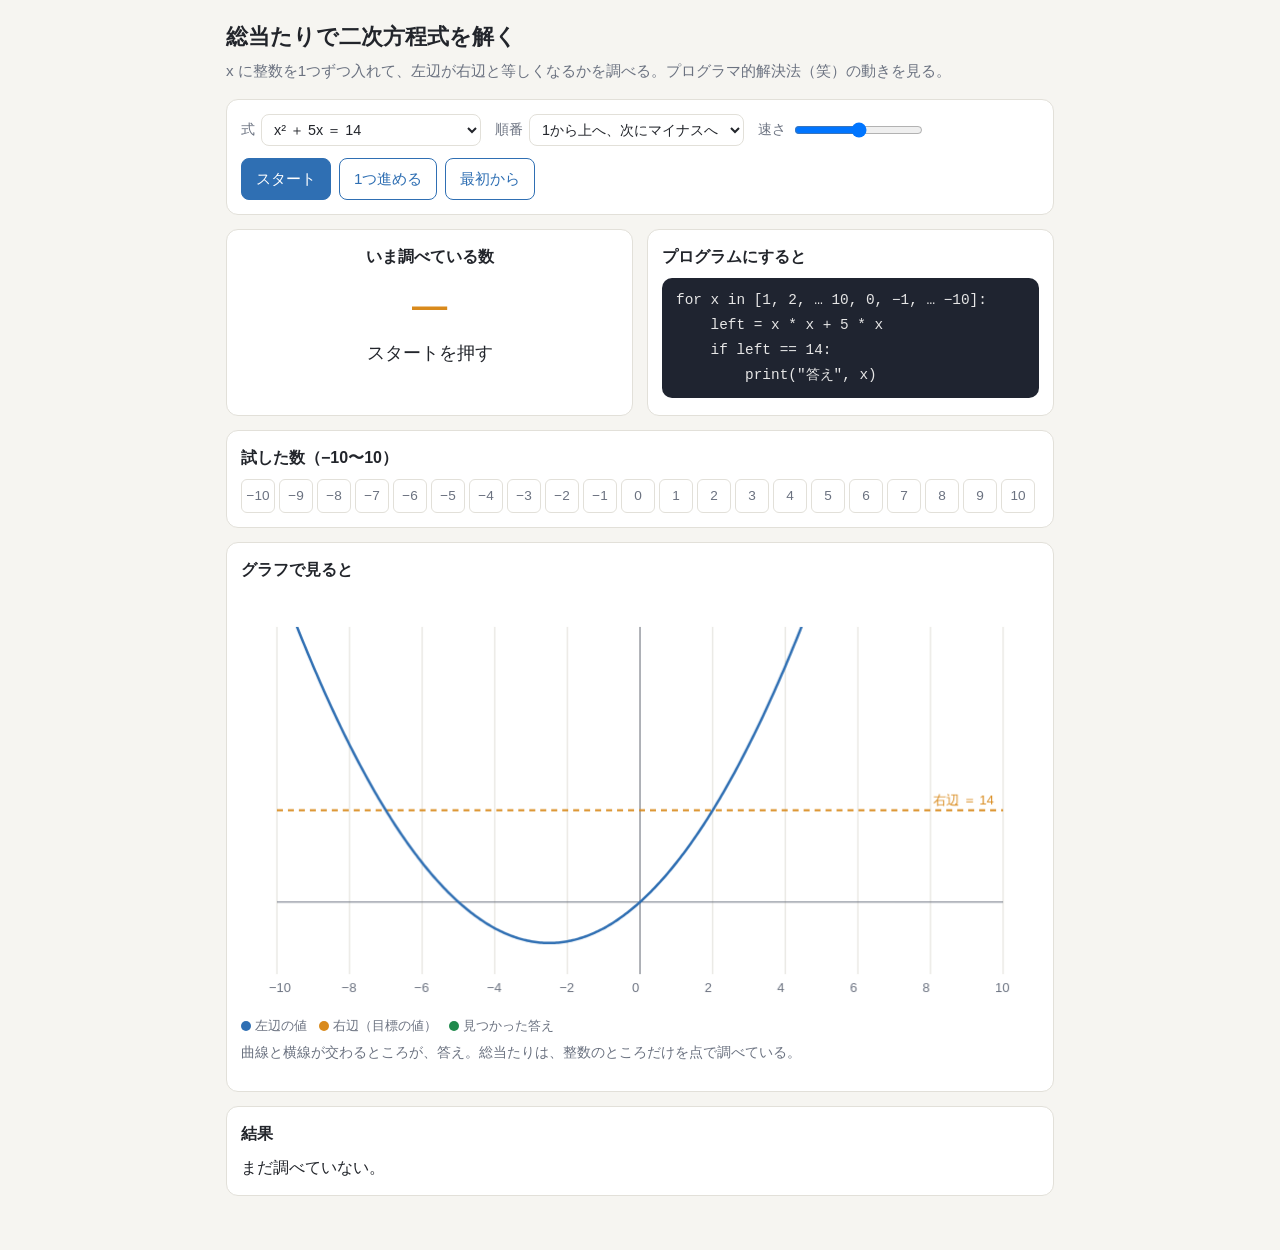
==== quadratic-brute-force/index.html @ 4dcf734a "Add files via upload" ====
<!doctype html>
<html lang="ja">
<head>
<meta charset="utf-8">
<meta name="viewport" content="width=device-width, initial-scale=1">
<title>総当たりで二次方程式</title>
<style>
  :root {
    --bg: #f6f5f1;
    --panel: #ffffff;
    --text: #22252b;
    --muted: #6b7280;
    --line: #e2e0d9;
    --accent: #2f6fb3;
    --hit: #1f8a4c;
    --hit-bg: #e3f4ea;
    --miss: #b54848;
    --miss-bg: #f8e9e9;
    --now: #d98a1c;
    --code-bg: #1f2430;
    --code-text: #e6e6e6;
    --code-now: #3a4560;
  }
  @media (prefers-color-scheme: dark) {
    :root:not([data-theme="light"]) {
      --bg: #16181d;
      --panel: #1f2229;
      --text: #e8e8ea;
      --muted: #9aa0aa;
      --line: #343843;
      --accent: #6aa4e0;
      --hit: #4cc282;
      --hit-bg: #1d3528;
      --miss: #e07a7a;
      --miss-bg: #3a2324;
      --now: #f0aa4a;
      --code-bg: #12141a;
      --code-text: #e6e6e6;
      --code-now: #2c3650;
    }
  }
  * { box-sizing: border-box; }
  body {
    margin: 0;
    background: var(--bg);
    color: var(--text);
    font-family: "Hiragino Sans", "Noto Sans JP", "Yu Gothic UI", sans-serif;
    line-height: 1.6;
  }
  main { max-width: 860px; margin: 0 auto; padding: 20px 16px 40px; }
  h1 { font-size: 1.35rem; margin: 0 0 4px; }
  .lead { color: var(--muted); margin: 0 0 16px; font-size: 0.95rem; }
  .panel {
    background: var(--panel);
    border: 1px solid var(--line);
    border-radius: 12px;
    padding: 14px;
    margin-bottom: 14px;
  }
  .controls { display: flex; flex-wrap: wrap; gap: 10px 14px; align-items: center; }
  .controls label { font-size: 0.9rem; color: var(--muted); display: flex; gap: 6px; align-items: center; }
  select, button, input[type="range"] { font: inherit; }
  select {
    padding: 6px 8px; border-radius: 8px; border: 1px solid var(--line);
    background: var(--panel); color: var(--text);
  }
  .buttons { display: flex; flex-wrap: wrap; gap: 8px; margin-top: 12px; }
  button {
    padding: 8px 14px; border-radius: 8px; border: 1px solid var(--accent);
    background: var(--accent); color: #fff; cursor: pointer; font-size: 0.95rem;
  }
  button.secondary { background: transparent; color: var(--accent); }
  button:disabled { opacity: 0.45; cursor: default; }
  .grid { display: grid; grid-template-columns: 1fr 1fr; gap: 14px; }
  @media (max-width: 680px) { .grid { grid-template-columns: 1fr; } }
  .now-box { text-align: center; }
  .now-x { font-size: 2.2rem; font-weight: 700; color: var(--now); }
  .calc { font-size: 1.15rem; margin: 4px 0; }
  .verdict { font-weight: 700; font-size: 1.1rem; min-height: 1.7em; }
  .verdict.hit { color: var(--hit); }
  .verdict.miss { color: var(--miss); }
  pre {
    margin: 0; background: var(--code-bg); color: var(--code-text);
    border-radius: 10px; padding: 10px 0; font-size: 0.9rem; overflow-x: auto;
    font-family: "Consolas", "Menlo", monospace;
  }
  pre span { display: block; padding: 1px 14px; white-space: pre; }
  pre span.cur { background: var(--code-now); }
  .strip { display: flex; flex-wrap: wrap; gap: 4px; }
  .cell {
    width: 34px; height: 34px; border-radius: 6px; border: 1px solid var(--line);
    display: flex; align-items: center; justify-content: center; font-size: 0.85rem;
    color: var(--muted);
  }
  .cell.miss { background: var(--miss-bg); color: var(--miss); border-color: transparent; }
  .cell.hit { background: var(--hit-bg); color: var(--hit); border-color: var(--hit); font-weight: 700; }
  .cell.cur { outline: 3px solid var(--now); outline-offset: 1px; }
  canvas { width: 100%; height: auto; display: block; border-radius: 8px; }
  h2 { font-size: 1rem; margin: 0 0 8px; }
  .result { font-size: 1rem; }
  .result strong { color: var(--hit); }
  .note { font-size: 0.85rem; color: var(--muted); margin-top: 6px; }
  .legend { display: flex; flex-wrap: wrap; gap: 12px; font-size: 0.8rem; color: var(--muted); margin-top: 6px; }
  .legend i { display: inline-block; width: 10px; height: 10px; border-radius: 50%; margin-right: 4px; vertical-align: -1px; }
</style>
</head>
<body>
<main>
  <h1>総当たりで二次方程式を解く</h1>
  <p class="lead">x に整数を1つずつ入れて、左辺が右辺と等しくなるかを調べる。プログラマ的解決法（笑）の動きを見る。</p>

  <section class="panel">
    <div class="controls">
      <label>式
        <select id="eq">
          <option value="0">x² ＋ 5x ＝ 14</option>
          <option value="1">x² ＋ 3x ＝ 10</option>
          <option value="2">x² ＝ 2（整数の答えがない）</option>
        </select>
      </label>
      <label>順番
        <select id="order">
          <option value="mine">1から上へ、次にマイナスへ</option>
          <option value="asc">−10から順に</option>
        </select>
      </label>
      <label>速さ
        <input type="range" id="speed" min="0" max="4" step="1" value="2">
      </label>
    </div>
    <div class="buttons">
      <button id="play">スタート</button>
      <button id="step" class="secondary">1つ進める</button>
      <button id="reset" class="secondary">最初から</button>
    </div>
  </section>

  <div class="grid">
    <section class="panel now-box">
      <h2>いま調べている数</h2>
      <div class="now-x" id="nowX">—</div>
      <div class="calc" id="calc">スタートを押す</div>
      <div class="verdict" id="verdict"></div>
    </section>
    <section class="panel">
      <h2>プログラムにすると</h2>
      <pre id="code"></pre>
    </section>
  </div>

  <section class="panel">
    <h2>試した数（−10〜10）</h2>
    <div class="strip" id="strip"></div>
  </section>

  <section class="panel">
    <h2>グラフで見ると</h2>
    <canvas id="graph" width="800" height="420"></canvas>
    <div class="legend">
      <span><i style="background:var(--accent)"></i>左辺の値</span>
      <span><i style="background:var(--now)"></i>右辺（目標の値）</span>
      <span><i style="background:var(--hit)"></i>見つかった答え</span>
    </div>
    <p class="note">曲線と横線が交わるところが、答え。総当たりは、整数のところだけを点で調べている。</p>
  </section>

  <section class="panel">
    <h2>結果</h2>
    <div class="result" id="result">まだ調べていない。</div>
  </section>
</main>

<script>
  const EQUATIONS = [
    { label: "x² ＋ 5x", b: 5, target: 14 },
    { label: "x² ＋ 3x", b: 3, target: 10 },
    { label: "x²", b: 0, target: 2, note: "整数の中には、答えがなかった。x ＝ 1 なら 1、x ＝ 2 なら 4。答えは、その間にある。本当の答えは ±√2（およそ ±1.414）。整数を順に入れるだけでは、見つからない。" },
  ];
  const MIN = -10, MAX = 10;
  const DELAYS = [1400, 900, 550, 250, 80];

  const $ = (id) => document.getElementById(id);
  const eqSel = $("eq"), orderSel = $("order"), speed = $("speed");
  const playBtn = $("play"), stepBtn = $("step"), resetBtn = $("reset");

  let order = [], index = 0, tried = new Map(), hits = [], timer = null, current = null;

  const fmt = (n) => (n < 0 ? "−" + Math.abs(n) : String(n));
  const paren = (n) => (n < 0 ? "（" + fmt(n) + "）" : fmt(n));

  function eq() { return EQUATIONS[Number(eqSel.value)]; }
  function f(x) { const e = eq(); return x * x + e.b * x; }

  function buildOrder() {
    const xs = [];
    if (orderSel.value === "mine") {
      for (let x = 1; x <= MAX; x++) xs.push(x);
      xs.push(0);
      for (let x = -1; x >= MIN; x--) xs.push(x);
    } else {
      for (let x = MIN; x <= MAX; x++) xs.push(x);
    }
    return xs;
  }

  function renderCode(line) {
    const e = eq();
    const expr = e.b ? `x * x + ${e.b} * x` : "x * x";
    const start = orderSel.value === "mine" ? "1, 2, … 10, 0, −1, … −10" : "−10, −9, … 10";
    const lines = [
      `for x in [${start}]:`,
      `    left = ${expr}`,
      `    if left == ${e.target}:`,
      `        print("答え", x)`,
    ];
    $("code").innerHTML = lines
      .map((t, i) => `<span class="${i === line ? "cur" : ""}">${t.replace(/</g, "&lt;")}</span>`)
      .join("");
  }

  function renderStrip() {
    const strip = $("strip");
    strip.innerHTML = "";
    for (let x = MIN; x <= MAX; x++) {
      const d = document.createElement("div");
      d.className = "cell";
      if (tried.has(x)) d.classList.add(tried.get(x) ? "hit" : "miss");
      if (x === current) d.classList.add("cur");
      d.textContent = fmt(x);
      strip.appendChild(d);
    }
  }

  function css(name) { return getComputedStyle(document.documentElement).getPropertyValue(name).trim(); }

  function renderGraph() {
    const c = $("graph"), ctx = c.getContext("2d");
    const W = c.width, H = c.height, pad = 36;
    const e = eq();
    let yMin = Infinity;
    for (let x = MIN; x <= MAX; x += 0.05) yMin = Math.min(yMin, f(x));
    yMin = Math.floor(Math.min(yMin, 0) - 4);
    const yMax = Math.max(e.target * 3, 30);
    const sx = (x) => pad + ((x - MIN) / (MAX - MIN)) * (W - pad * 2);
    const sy = (y) => H - pad - ((y - yMin) / (yMax - yMin)) * (H - pad * 2);

    ctx.clearRect(0, 0, W, H);
    ctx.fillStyle = css("--panel");
    ctx.fillRect(0, 0, W, H);

    ctx.strokeStyle = css("--line");
    ctx.lineWidth = 1;
    ctx.font = "13px sans-serif";
    ctx.fillStyle = css("--muted");
    for (let x = MIN; x <= MAX; x += 2) {
      ctx.beginPath(); ctx.moveTo(sx(x), pad); ctx.lineTo(sx(x), H - pad); ctx.stroke();
      ctx.fillText(fmt(x), sx(x) - 8, H - pad + 18);
    }
    ctx.strokeStyle = css("--muted");
    ctx.beginPath(); ctx.moveTo(sx(0), pad); ctx.lineTo(sx(0), H - pad); ctx.stroke();
    if (yMin < 0) { ctx.beginPath(); ctx.moveTo(pad, sy(0)); ctx.lineTo(W - pad, sy(0)); ctx.stroke(); }

    ctx.strokeStyle = css("--now");
    ctx.lineWidth = 2;
    ctx.setLineDash([6, 5]);
    ctx.beginPath(); ctx.moveTo(pad, sy(e.target)); ctx.lineTo(W - pad, sy(e.target)); ctx.stroke();
    ctx.setLineDash([]);
    ctx.fillStyle = css("--now");
    ctx.fillText("右辺 ＝ " + e.target, W - pad - 70, sy(e.target) - 6);

    ctx.save();
    ctx.beginPath(); ctx.rect(pad, pad, W - pad * 2, H - pad * 2); ctx.clip();
    ctx.strokeStyle = css("--accent");
    ctx.lineWidth = 2.5;
    ctx.beginPath();
    let first = true;
    for (let x = MIN; x <= MAX; x += 0.05) {
      const px = sx(x), py = sy(f(x));
      if (first) { ctx.moveTo(px, py); first = false; } else ctx.lineTo(px, py);
    }
    ctx.stroke();

    tried.forEach((ok, x) => {
      ctx.beginPath();
      ctx.arc(sx(x), sy(f(x)), ok ? 8 : 5, 0, Math.PI * 2);
      ctx.fillStyle = ok ? css("--hit") : css("--miss");
      ctx.fill();
    });
    if (current !== null) {
      ctx.beginPath();
      ctx.arc(sx(current), sy(f(current)), 11, 0, Math.PI * 2);
      ctx.strokeStyle = css("--now");
      ctx.lineWidth = 3;
      ctx.stroke();
    }
    ctx.restore();
  }

  function renderResult(done) {
    const e = eq();
    const r = $("result");
    if (!done) {
      r.innerHTML = hits.length
        ? `ここまでに見つかった答え：<strong>${hits.map(fmt).join("、")}</strong>（${tried.size}個試した）`
        : `${tried.size}個試した。まだ見つかっていない。`;
      return;
    }
    if (hits.length) {
      r.innerHTML = `−10〜10の21個を全部試して、答えは <strong>${hits.slice().sort((a, b) => a - b).map(fmt).join(" と ")}</strong>。`;
    } else {
      r.innerHTML = `21個を全部試しても、見つからなかった。<br>${e.note || ""}`;
    }
  }

  function showCurrent(x) {
    const e = eq();
    const sq = x * x, bx = e.b * x, left = sq + bx;
    $("nowX").textContent = "x ＝ " + fmt(x);
    $("calc").textContent = e.b
      ? `${paren(x)}² ＋ ${e.b} × ${paren(x)} ＝ ${fmt(sq)} ＋ ${paren(bx)} ＝ ${fmt(left)}`
      : `${paren(x)}² ＝ ${fmt(left)}`;
    const v = $("verdict");
    if (left === e.target) {
      v.textContent = `${e.target} と等しい。答えが見つかった！`;
      v.className = "verdict hit";
    } else {
      v.textContent = `${e.target} ではない。次へ`;
      v.className = "verdict miss";
    }
  }

  function stepOnce() {
    if (index >= order.length) { finish(); return false; }
    const x = order[index++];
    current = x;
    const ok = f(x) === eq().target;
    tried.set(x, ok);
    if (ok) hits.push(x);
    showCurrent(x);
    renderCode(ok ? 3 : 2);
    renderStrip();
    renderGraph();
    renderResult(false);
    if (index >= order.length) { finish(); return false; }
    return true;
  }

  function finish() {
    stop();
    current = null;
    renderStrip();
    renderGraph();
    renderCode(-1);
    renderResult(true);
    playBtn.disabled = true;
    stepBtn.disabled = true;
  }

  function loop() {
    if (stepOnce()) timer = setTimeout(loop, DELAYS[Number(speed.value)]);
  }

  function stop() {
    if (timer) clearTimeout(timer);
    timer = null;
    playBtn.textContent = index > 0 && index < order.length ? "つづける" : "スタート";
  }

  function reset() {
    stop();
    order = buildOrder();
    index = 0; tried = new Map(); hits = []; current = null;
    $("nowX").textContent = "—";
    $("calc").textContent = "スタートを押す";
    $("verdict").textContent = ""; $("verdict").className = "verdict";
    playBtn.disabled = false; stepBtn.disabled = false;
    playBtn.textContent = "スタート";
    renderCode(-1); renderStrip(); renderGraph();
    $("result").textContent = "まだ調べていない。";
  }

  playBtn.addEventListener("click", () => {
    if (timer) { stop(); return; }
    playBtn.textContent = "とめる";
    loop();
  });
  stepBtn.addEventListener("click", () => { stop(); stepOnce(); });
  resetBtn.addEventListener("click", reset);
  eqSel.addEventListener("change", reset);
  orderSel.addEventListener("change", reset);
  window.matchMedia("(prefers-color-scheme: dark)").addEventListener("change", renderGraph);

  reset();
</script>
</body>
</html>
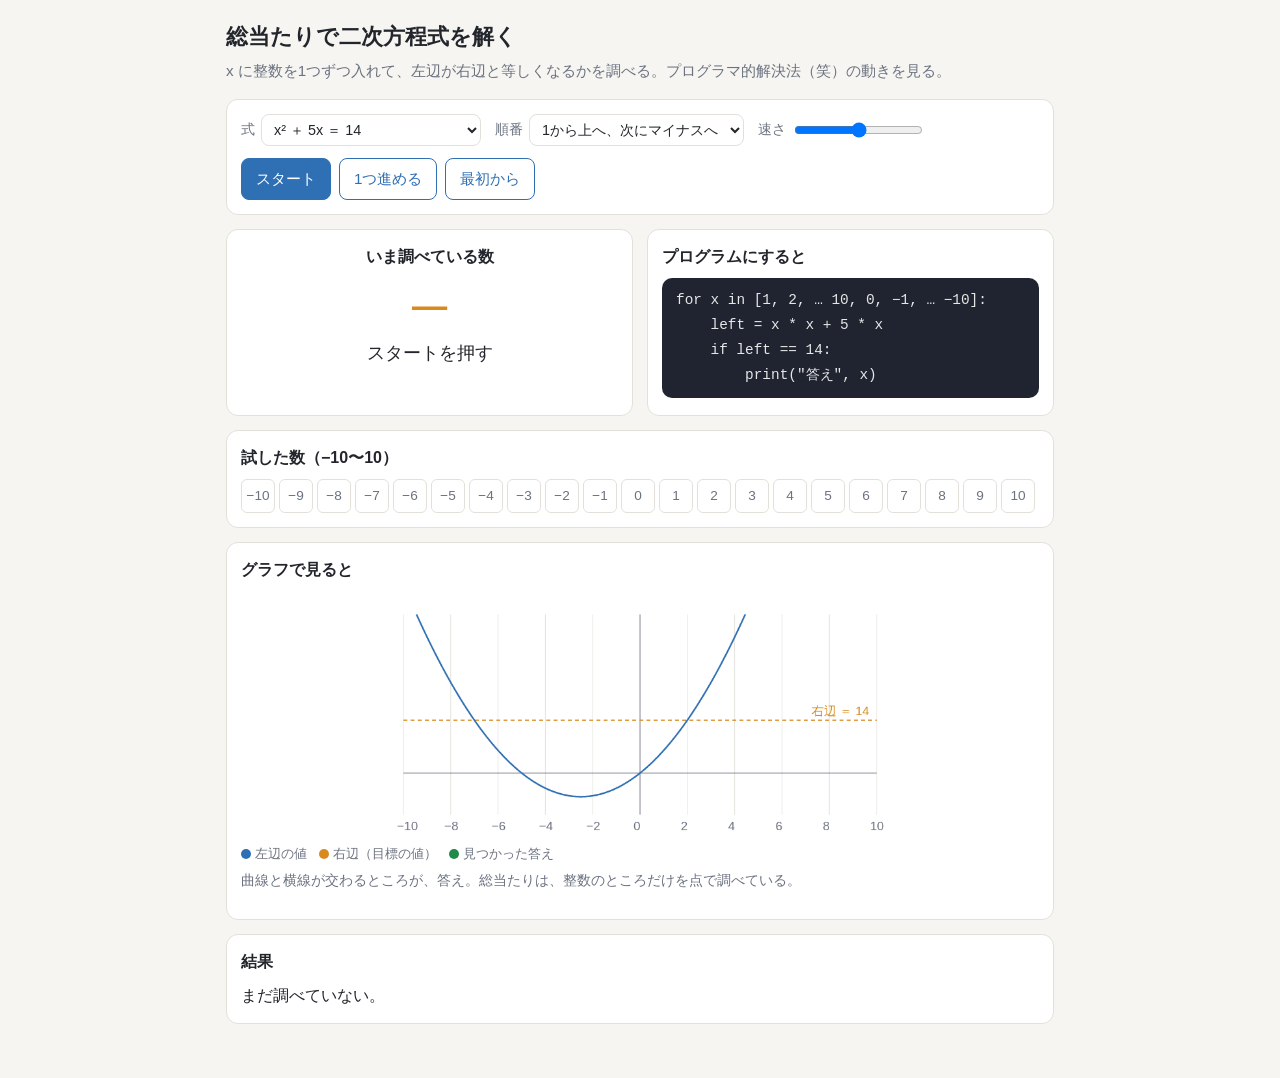
==== commit 59ae69ea: "Add files via upload" ====
--- a/quadratic-brute-force/index.html
+++ b/quadratic-brute-force/index.html
@@ -95,7 +95,7 @@
   .cell.miss { background: var(--miss-bg); color: var(--miss); border-color: transparent; }
   .cell.hit { background: var(--hit-bg); color: var(--hit); border-color: var(--hit); font-weight: 700; }
   .cell.cur { outline: 3px solid var(--now); outline-offset: 1px; }
-  canvas { width: 100%; height: auto; display: block; border-radius: 8px; }
+  canvas { width: 100%; max-width: 520px; height: auto; display: block; margin: 0 auto; border-radius: 8px; }
   h2 { font-size: 1rem; margin: 0 0 8px; }
   .result { font-size: 1rem; }
   .result strong { color: var(--hit); }
@@ -155,7 +155,7 @@
 
   <section class="panel">
     <h2>グラフで見ると</h2>
-    <canvas id="graph" width="800" height="420"></canvas>
+    <canvas id="graph" width="800" height="380"></canvas>
     <div class="legend">
       <span><i style="background:var(--accent)"></i>左辺の値</span>
       <span><i style="background:var(--now)"></i>右辺（目標の値）</span>
@@ -250,11 +250,11 @@
 
     ctx.strokeStyle = css("--line");
     ctx.lineWidth = 1;
-    ctx.font = "13px sans-serif";
+    ctx.font = "19px sans-serif";
     ctx.fillStyle = css("--muted");
     for (let x = MIN; x <= MAX; x += 2) {
       ctx.beginPath(); ctx.moveTo(sx(x), pad); ctx.lineTo(sx(x), H - pad); ctx.stroke();
-      ctx.fillText(fmt(x), sx(x) - 8, H - pad + 18);
+      ctx.fillText(fmt(x), sx(x) - 10, H - pad + 24);
     }
     ctx.strokeStyle = css("--muted");
     ctx.beginPath(); ctx.moveTo(sx(0), pad); ctx.lineTo(sx(0), H - pad); ctx.stroke();
@@ -266,7 +266,7 @@
     ctx.beginPath(); ctx.moveTo(pad, sy(e.target)); ctx.lineTo(W - pad, sy(e.target)); ctx.stroke();
     ctx.setLineDash([]);
     ctx.fillStyle = css("--now");
-    ctx.fillText("右辺 ＝ " + e.target, W - pad - 70, sy(e.target) - 6);
+    ctx.fillText("右辺 ＝ " + e.target, W - pad - 100, sy(e.target) - 8);
 
     ctx.save();
     ctx.beginPath(); ctx.rect(pad, pad, W - pad * 2, H - pad * 2); ctx.clip();
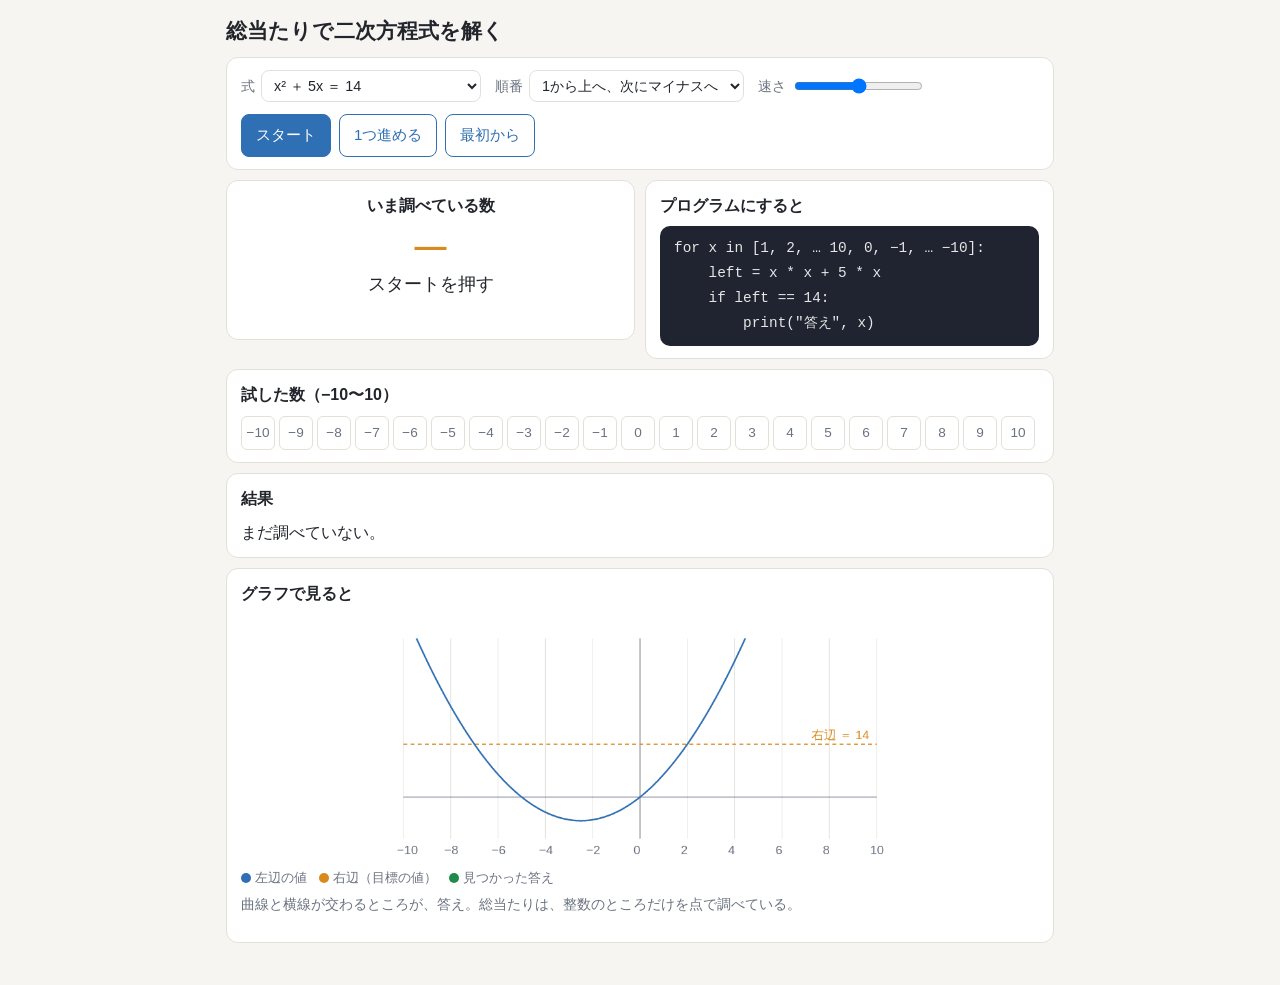
==== commit 2e807507: "Add files via upload" ====
--- a/quadratic-brute-force/index.html
+++ b/quadratic-brute-force/index.html
@@ -47,15 +47,14 @@
     font-family: "Hiragino Sans", "Noto Sans JP", "Yu Gothic UI", sans-serif;
     line-height: 1.6;
   }
-  main { max-width: 860px; margin: 0 auto; padding: 20px 16px 40px; }
-  h1 { font-size: 1.35rem; margin: 0 0 4px; }
-  .lead { color: var(--muted); margin: 0 0 16px; font-size: 0.95rem; }
+  main { max-width: 860px; margin: 0 auto; padding: 14px 16px 32px; }
+  h1 { font-size: 1.3rem; margin: 0 0 10px; }
   .panel {
     background: var(--panel);
     border: 1px solid var(--line);
     border-radius: 12px;
-    padding: 14px;
-    margin-bottom: 14px;
+    padding: 12px 14px;
+    margin-bottom: 10px;
   }
   .controls { display: flex; flex-wrap: wrap; gap: 10px 14px; align-items: center; }
   .controls label { font-size: 0.9rem; color: var(--muted); display: flex; gap: 6px; align-items: center; }
@@ -71,12 +70,13 @@
   }
   button.secondary { background: transparent; color: var(--accent); }
   button:disabled { opacity: 0.45; cursor: default; }
-  .grid { display: grid; grid-template-columns: 1fr 1fr; gap: 14px; }
+  .grid { display: grid; grid-template-columns: 1fr 1fr; gap: 10px; align-items: start; margin-bottom: 10px; }
+  .grid .panel { margin-bottom: 0; }
   @media (max-width: 680px) { .grid { grid-template-columns: 1fr; } }
   .now-box { text-align: center; }
-  .now-x { font-size: 2.2rem; font-weight: 700; color: var(--now); }
-  .calc { font-size: 1.15rem; margin: 4px 0; }
-  .verdict { font-weight: 700; font-size: 1.1rem; min-height: 1.7em; }
+  .now-x { font-size: 2rem; font-weight: 700; color: var(--now); line-height: 1.3; }
+  .calc { font-size: 1.1rem; margin: 2px 0; }
+  .verdict { font-weight: 700; font-size: 1.05rem; min-height: 1.6em; }
   .verdict.hit { color: var(--hit); }
   .verdict.miss { color: var(--miss); }
   pre {
@@ -107,7 +107,6 @@
 <body>
 <main>
   <h1>総当たりで二次方程式を解く</h1>
-  <p class="lead">x に整数を1つずつ入れて、左辺が右辺と等しくなるかを調べる。プログラマ的解決法（笑）の動きを見る。</p>
 
   <section class="panel">
     <div class="controls">
@@ -154,6 +153,11 @@
   </section>
 
   <section class="panel">
+    <h2>結果</h2>
+    <div class="result" id="result">まだ調べていない。</div>
+  </section>
+
+  <section class="panel">
     <h2>グラフで見ると</h2>
     <canvas id="graph" width="800" height="380"></canvas>
     <div class="legend">
@@ -162,11 +166,6 @@
       <span><i style="background:var(--hit)"></i>見つかった答え</span>
     </div>
     <p class="note">曲線と横線が交わるところが、答え。総当たりは、整数のところだけを点で調べている。</p>
-  </section>
-
-  <section class="panel">
-    <h2>結果</h2>
-    <div class="result" id="result">まだ調べていない。</div>
   </section>
 </main>
 
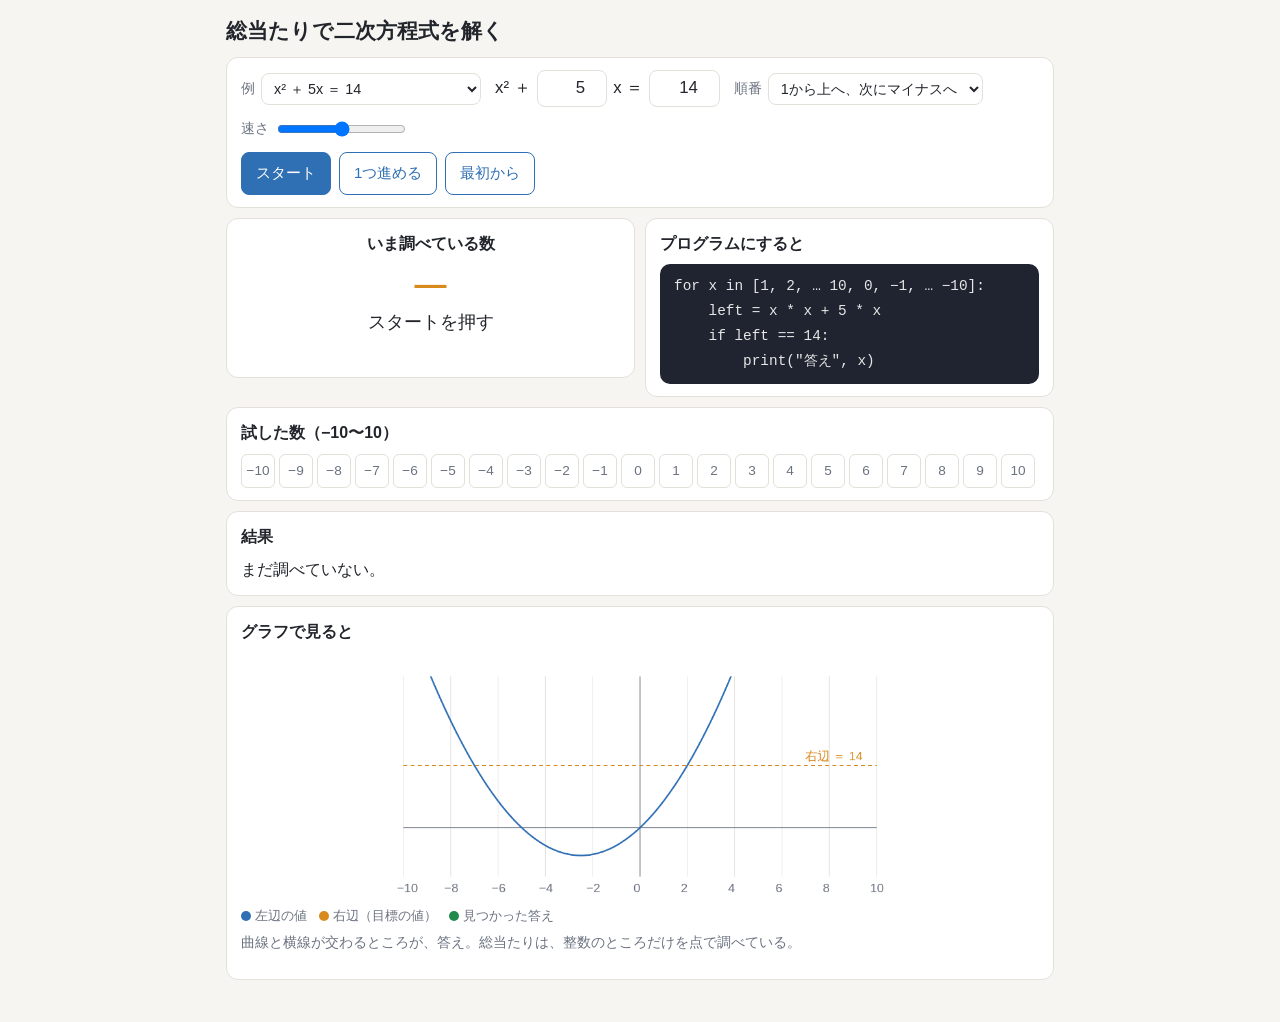
==== commit a0427fd0: "Add files via upload" ====
--- a/quadratic-brute-force/index.html
+++ b/quadratic-brute-force/index.html
@@ -101,6 +101,11 @@
   .result strong { color: var(--hit); }
   .note { font-size: 0.85rem; color: var(--muted); margin-top: 6px; }
   .legend { display: flex; flex-wrap: wrap; gap: 12px; font-size: 0.8rem; color: var(--muted); margin-top: 6px; }
+  .formula { font-size: 1.05rem; display: flex; align-items: center; gap: 6px; flex-wrap: wrap; }
+  .formula input {
+    width: 4.2em; font: inherit; padding: 4px 6px; border-radius: 8px;
+    border: 1px solid var(--line); background: var(--panel); color: var(--text); text-align: right;
+  }
   .legend i { display: inline-block; width: 10px; height: 10px; border-radius: 50%; margin-right: 4px; vertical-align: -1px; }
 </style>
 </head>
@@ -110,13 +115,18 @@
 
   <section class="panel">
     <div class="controls">
-      <label>式
+      <label>例
         <select id="eq">
           <option value="0">x² ＋ 5x ＝ 14</option>
           <option value="1">x² ＋ 3x ＝ 10</option>
           <option value="2">x² ＝ 2（整数の答えがない）</option>
+          <option value="custom">自分で入力</option>
         </select>
       </label>
+      <div class="formula">
+        x² ＋ <input type="number" id="b" step="1" value="5" aria-label="x の係数"> x
+        ＝ <input type="number" id="t" step="1" value="14" aria-label="右辺の数">
+      </div>
       <label>順番
         <select id="order">
           <option value="mine">1から上へ、次にマイナスへ</option>
@@ -171,15 +181,16 @@
 
 <script>
   const EQUATIONS = [
-    { label: "x² ＋ 5x", b: 5, target: 14 },
-    { label: "x² ＋ 3x", b: 3, target: 10 },
-    { label: "x²", b: 0, target: 2, note: "整数の中には、答えがなかった。x ＝ 1 なら 1、x ＝ 2 なら 4。答えは、その間にある。本当の答えは ±√2（およそ ±1.414）。整数を順に入れるだけでは、見つからない。" },
+    { b: 5, target: 14 },
+    { b: 3, target: 10 },
+    { b: 0, target: 2 },
   ];
   const MIN = -10, MAX = 10;
   const DELAYS = [1400, 900, 550, 250, 80];
 
   const $ = (id) => document.getElementById(id);
   const eqSel = $("eq"), orderSel = $("order"), speed = $("speed");
+  const bIn = $("b"), tIn = $("t");
   const playBtn = $("play"), stepBtn = $("step"), resetBtn = $("reset");
 
   let order = [], index = 0, tried = new Map(), hits = [], timer = null, current = null;
@@ -187,8 +198,39 @@
   const fmt = (n) => (n < 0 ? "−" + Math.abs(n) : String(n));
   const paren = (n) => (n < 0 ? "（" + fmt(n) + "）" : fmt(n));
 
-  function eq() { return EQUATIONS[Number(eqSel.value)]; }
+  function readInt(input, fallback) {
+    const n = Math.round(Number(input.value));
+    return Number.isFinite(n) && input.value !== "" ? n : fallback;
+  }
+  let current_eq = { b: 5, target: 14 };
+  function eq() { return current_eq; }
   function f(x) { const e = eq(); return x * x + e.b * x; }
+
+  // 左辺を文字にする：x² ＋ 5x、x² − 3x、x²
+  function leftText(b) {
+    if (b === 0) return "x²";
+    const coef = Math.abs(b) === 1 ? "" : Math.abs(b);
+    return `x² ${b < 0 ? "−" : "＋"} ${coef}x`;
+  }
+
+  // 結果の説明。本当の答え（実数解）と、総当たりで見つかった数を比べる
+  function explain() {
+    const { b, target } = eq();
+    const D = b * b + 4 * target;
+    if (D < 0) {
+      return `どんな x を入れても、${leftText(b)} は ${fmt(target)} にならない。この式には、答えになる数（実数）がない。`;
+    }
+    const s = Math.sqrt(D);
+    const roots = D === 0 ? [-b / 2] : [(-b - s) / 2, (-b + s) / 2];
+    const show = (r) => (Number.isInteger(r) ? fmt(r) : fmt(Math.trunc(r * 1000) / 1000) + "…");
+    const notInt = roots.filter((r) => !Number.isInteger(r));
+    const outside = roots.filter((r) => Number.isInteger(r) && (r < MIN || r > MAX));
+    const notes = [];
+    if (notInt.length) notes.push(`${notInt.map(show).join(" と ")} は整数ではないので、整数を順に入れても見つからない。`);
+    if (outside.length) notes.push(`${outside.map(show).join(" と ")} は −10〜10 の外なので、試していない。`);
+    const all = `本当の答えは ${roots.map(show).join(" と ")}。`;
+    return notes.length ? `${all}<br>${notes.join("<br>")}` : "";
+  }
 
   function buildOrder() {
     const xs = [];
@@ -204,7 +246,7 @@
 
   function renderCode(line) {
     const e = eq();
-    const expr = e.b ? `x * x + ${e.b} * x` : "x * x";
+    const expr = e.b === 0 ? "x * x" : `x * x ${e.b < 0 ? "-" : "+"} ${Math.abs(e.b)} * x`;
     const start = orderSel.value === "mine" ? "1, 2, … 10, 0, −1, … −10" : "−10, −9, … 10";
     const lines = [
       `for x in [${start}]:`,
@@ -238,8 +280,8 @@
     const e = eq();
     let yMin = Infinity;
     for (let x = MIN; x <= MAX; x += 0.05) yMin = Math.min(yMin, f(x));
-    yMin = Math.floor(Math.min(yMin, 0) - 4);
-    const yMax = Math.max(e.target * 3, 30);
+    yMin = Math.floor(Math.min(yMin, e.target, 0) - 4);
+    const yMax = Math.max(e.target * 2, e.target + 20, 30);
     const sx = (x) => pad + ((x - MIN) / (MAX - MIN)) * (W - pad * 2);
     const sy = (y) => H - pad - ((y - yMin) / (yMax - yMin)) * (H - pad * 2);
 
@@ -265,7 +307,7 @@
     ctx.beginPath(); ctx.moveTo(pad, sy(e.target)); ctx.lineTo(W - pad, sy(e.target)); ctx.stroke();
     ctx.setLineDash([]);
     ctx.fillStyle = css("--now");
-    ctx.fillText("右辺 ＝ " + e.target, W - pad - 100, sy(e.target) - 8);
+    ctx.fillText("右辺 ＝ " + fmt(e.target), W - pad - 110, sy(e.target) - 8);
 
     ctx.save();
     ctx.beginPath(); ctx.rect(pad, pad, W - pad * 2, H - pad * 2); ctx.clip();
@@ -296,7 +338,6 @@
   }
 
   function renderResult(done) {
-    const e = eq();
     const r = $("result");
     if (!done) {
       r.innerHTML = hits.length
@@ -304,10 +345,11 @@
         : `${tried.size}個試した。まだ見つかっていない。`;
       return;
     }
+    const more = explain();
     if (hits.length) {
-      r.innerHTML = `−10〜10の21個を全部試して、答えは <strong>${hits.slice().sort((a, b) => a - b).map(fmt).join(" と ")}</strong>。`;
+      r.innerHTML = `−10〜10の21個を全部試して、見つかった答えは <strong>${hits.slice().sort((a, b) => a - b).map(fmt).join(" と ")}</strong>。` + (more ? `<br>${more}` : "");
     } else {
-      r.innerHTML = `21個を全部試しても、見つからなかった。<br>${e.note || ""}`;
+      r.innerHTML = `21個を全部試しても、見つからなかった。<br>${more}`;
     }
   }
 
@@ -316,14 +358,14 @@
     const sq = x * x, bx = e.b * x, left = sq + bx;
     $("nowX").textContent = "x ＝ " + fmt(x);
     $("calc").textContent = e.b
-      ? `${paren(x)}² ＋ ${e.b} × ${paren(x)} ＝ ${fmt(sq)} ＋ ${paren(bx)} ＝ ${fmt(left)}`
+      ? `${paren(x)}² ＋ ${paren(e.b)} × ${paren(x)} ＝ ${fmt(sq)} ＋ ${paren(bx)} ＝ ${fmt(left)}`
       : `${paren(x)}² ＝ ${fmt(left)}`;
     const v = $("verdict");
     if (left === e.target) {
-      v.textContent = `${e.target} と等しい。答えが見つかった！`;
+      v.textContent = `${fmt(e.target)} と等しい。答えが見つかった！`;
       v.className = "verdict hit";
     } else {
-      v.textContent = `${e.target} ではない。次へ`;
+      v.textContent = `${fmt(e.target)} ではない。次へ`;
       v.className = "verdict miss";
     }
   }
@@ -367,6 +409,7 @@
 
   function reset() {
     stop();
+    current_eq = { b: readInt(bIn, 0), target: readInt(tIn, 0) };
     order = buildOrder();
     index = 0; tried = new Map(); hits = []; current = null;
     $("nowX").textContent = "—";
@@ -385,7 +428,15 @@
   });
   stepBtn.addEventListener("click", () => { stop(); stepOnce(); });
   resetBtn.addEventListener("click", reset);
-  eqSel.addEventListener("change", reset);
+  eqSel.addEventListener("change", () => {
+    const preset = EQUATIONS[Number(eqSel.value)];
+    if (preset) { bIn.value = preset.b; tIn.value = preset.target; }
+    reset();
+  });
+  [bIn, tIn].forEach((input) => input.addEventListener("input", () => {
+    eqSel.value = "custom";
+    reset();
+  }));
   orderSel.addEventListener("change", reset);
   window.matchMedia("(prefers-color-scheme: dark)").addEventListener("change", renderGraph);
 
